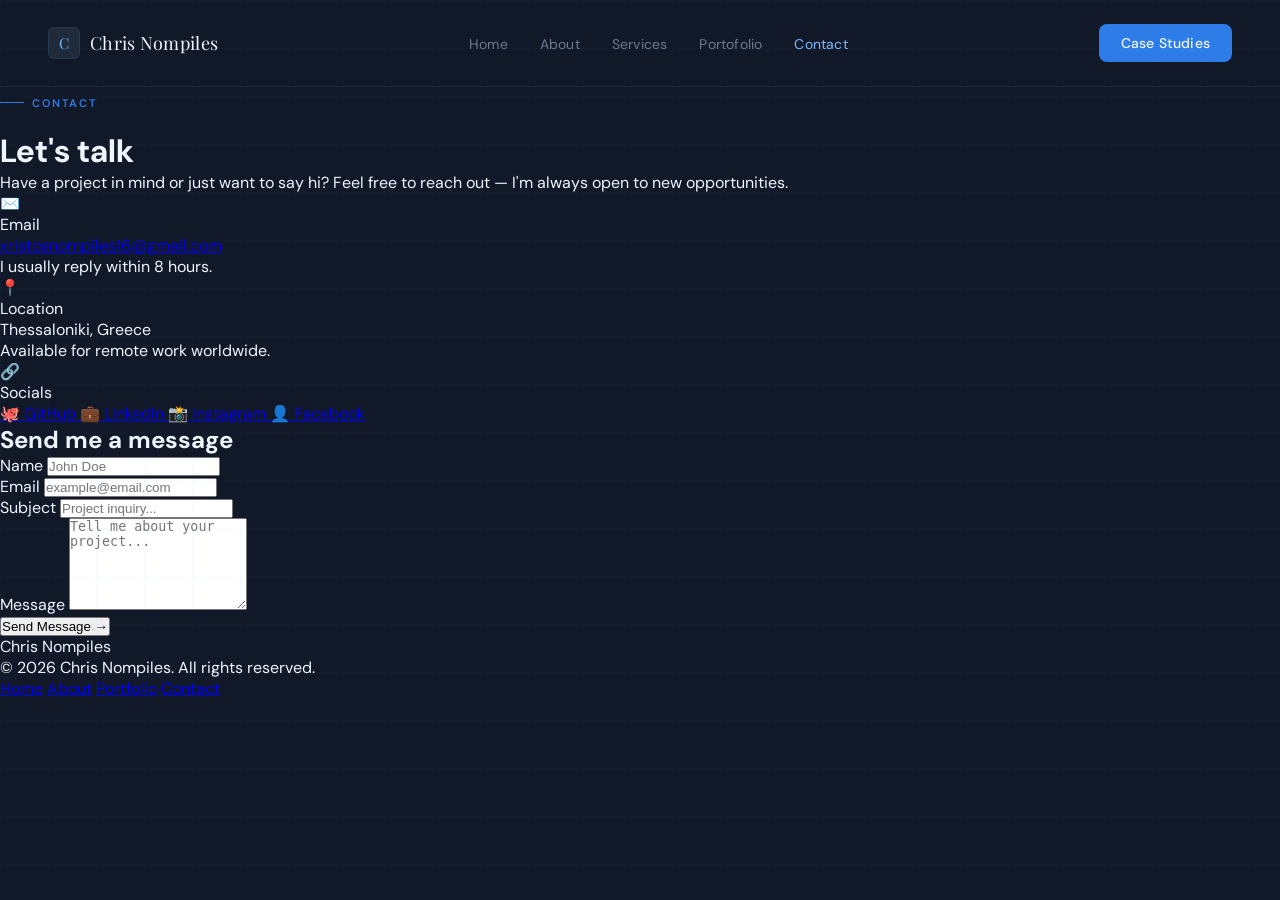
==== contact.html @ 8209339e "add contact page with nav, hero, cards, form and footer" ====
<!DOCTYPE html>
<html lang="en">
<head>
    <meta charset="UTF-8">
    <meta name="viewport" content="width=device-width, initial-scale=1.0">
    <title>Contact — Chris Nompiles</title>
    <link href="https://fonts.googleapis.com/css2?family=DM+Sans:wght@300;400;500;600&family=Playfair+Display:wght@700&display=swap" rel="stylesheet">
    <link rel="stylesheet" href="style.css">
    <link rel="stylesheet" href="contact.css">
</head>

<body>
    <!-- Navbar -->

    <nav>
        <div class="nav-logo">
            <div class="logo-mark">C</div>
            <span class="logo-text">Chris Nompiles</span>
        </div>
        <ul class="nav-links">
            <li><a href="index.html">Home</a></li>
            <li><a href="index.html#about">About</a></li>
            <li><a href="index.html#services">Services</a></li>
            <li><a href="index.html#portofolio">Portofolio</a></li>
            <li><a href="contact.html" class="active">Contact</a></li>
        </ul>
        <button class="nav-cta">Case Studies</button>
    </nav>

    <!-- Hero -->
    
    <div class="contact-hero">
        <div class="section-label">Contact</div>
        <h1>Let's <span>talk</span></h1>
        <p>Have a project in mind or just want to say hi? Feel free to reach out — I'm always open to new opportunities.</p>
    </div>

    <!-- Info Cards -->

    <div class="info-card">
        <div class="info-icon">✉️</div>
        <div class="info-label">Email</div>
        <a href="mailto:xristosnompiles16@gmail.com" class="info-value">xristosnompiles16@gmail.com</a>
        <div class="info-sub">I usually reply within 8 hours.</div>
    </div>
    
    <div class="info-card">
        <div class="info-icon">📍</div>
        <div class="info-label">Location</div>
        <div class="info-value" style="cursor: default;">Thessaloniki, Greece</div>
        <div class="info-sub">Available for remote work worldwide.</div>
    </div>

    <div class="info-card">
            <div class="info-icon">🔗</div>
            <div class="info-label">Socials</div>
            <div class="socials-row">
                <a href="https://github.com/CNompiles" target="_blank" class="social-btn github">
                    <span class="social-icon">🐙</span>
                    <span class="social-label">GitHub</span>
                </a>
                <a href="https://www.linkedin.com/in/chris-nompiles/" target="_blank" class="social-btn linkedin">
                    <span class="social-icon">💼</span>
                    <span class="social-label">LinkedIn</span>
                </a>
                <a href="https://instagram.com/xristos_n21" target="_blank" class="social-btn instagram">
                    <span class="social-icon">📸</span>
                    <span class="social-label">Instagram</span>
                </a>
                <a href="https://www.facebook.com/profile.php?id=100079959027484" target="_blank" class="social-btn facebook">
                    <span class="social-icon">👤</span>
                    <span class="social-label">Facebook</span>
                </a>
            </div>
        </div>
    </div>

    <!-- Form -->
    
    <div class="contact-form-section">
        <h2>Send me a <span>message</span></h2>
        <form class="contact-form" action="https://formspree.io/f/xristosnompiles16@gmail.com" method="POST">
            <div class="form-row">
                <div class="form-group">
                    <label>Name</label>
                    <input type="text" name="name" placeholder="John Doe" required>
                </div>
                <div class="form-group">
                    <label>Email</label>
                    <input type="email" name="email" placeholder="example@email.com" required>
                </div>
            </div>
            <div class="form-group">
                <label>Subject</label>
                <input type="text" name="subject" placeholder="Project inquiry...">
            </div>
            <div class="form-group">
                <label>Message</label>
                <textarea name="message" rows="6" placeholder="Tell me about your project..." required></textarea>
            </div>
            <button type="submit" class="btn-submit">Send Message →</button>
        </form>
    </div>

    <!-- Footer -->

    <footer>
        <div class="footer-logo">Chris <span>Nompiles</span></div>
        <div class="footer-copy">© 2026 Chris Nompiles. All rights reserved.</div>
        <div class="footer-links">
            <a href="index.html">Home</a>
            <a href="index.html#about">About</a>
            <a href="index.html#portofolio">Portfolio</a>
            <a href="contact.html">Contact</a>
        </div>
    </footer>

    <!-- script js -->
    <script src="tawk.js"></script>
</body>
</html>
---- style.css ----
/* css variables */

:root {
    --bg-primary: #111827;
    --bg-secondary: #1F2A3A;
    --bg-card: #162032;
    --accent: #2E7CE8;
    --accent-light: #7CB9FF;
    --text-primary: #F0F6FF;
    --text-muted: #6B7A90;
    --text-mid: #A8BCCF;
}

/* reset and base */

*, *::before, *::after {
    margin: 0;
    padding: 0;
    box-sizing: border-box;
}

/* body */

body {
    background: var(--bg-primary);
    color: var(--text-primary);
    font-family: 'DM Sans', sans-serif;
    min-height: 100vh;
    overflow-x: hidden;
}

/*  Subtle grid background */

body::before {
    content: "";
    position: fixed;
    inset: 0;
    background-image: 
        linear-gradient(to right, rgba(46, 124, 232, 0.04) 1px, transparent 1px),
        linear-gradient(to bottom, rgba(46, 124, 232, 0.04) 1px, transparent 1px);
    background-size: 48px 48px;
    pointer-events: none;
    z-index: 0;
}

/* nav */

nav {
    position: relative;
    z-index: 10;
    display: flex;
    align-items: center;
    justify-content: space-between;
    padding: 24px 48px;
    border-bottom: 0.5px solid rgba(124, 185, 255, 0.1);
}

.nav-logo {
    display: flex;
    align-items: center;
    gap: 10px;
}

.logo-mark {
    width: 32px;
    height: 32px;
    background: var(--bg-secondary);
    border: 0.5px solid rgba(124, 185, 255, 0.1);
    border-radius: 6px;
    display: flex;
    align-items: center;
    justify-content: center;
    font-family: 'Playfair Display', serif;
    font-size: 15px;
    color: var(--accent-light);
}

.logo-text {
    font-family: 'Playfair Display', serif;
    font-size: 18px;
    color: var(--text-primary);
    letter-spacing: 0.3px;
}

.nav-links {
    display: flex;
    align-items: center;
    gap: 32px;
    list-style: none;
}

.nav-links a {
    text-decoration: none;
    font-size: 14px;
    color: var(--text-muted);
    transition: color 0.2;
    letter-spacing: 0.2px;
}

.nav-links a.active {color: var(--accent-light);}
.nav-links a:hover {color: var(--text-mid);}

.nav-cta {
    background: var(--accent);
    color: var(--text-primary);
    border: none;
    padding: 10px 22px;
    border-radius: 8px;
    font-family: 'DM Sans', sans-serif;
    font-size: 14px;
    font-weight: 500;
    cursor: pointer;
    transition: background 0.2s, transform 0.15s;
    letter-spacing: 0.2px;
}

.nav-cta:hover {
    background: #3E8CF5;
    transform: translateY(-1px);
}

/* hero */

.hero {
    position: relative;
    z-index: 1;
    display: grid;
    grid-template-columns: 1fr 1fr;
    align-items: center;
    min-height: calc(100vh - 80px);
    padding: 0 48px;
    gap: 40px;
}

 /* Glow blob behind avatar */

.hero::after {
    content: "";
    position: absolute;
    right: 10%;
    top: 50%;
    transform: translateY(-50%);
    width: 420px;
    height: 420px;
    background: radial-gradient(circle, rgba(46, 124, 232, 0.14) 0%, transparent 70%);
    pointer-events: none;
    border-radius: 50%;
}

.hero-left {
    padding: 60px 0;
}

/* hero tag */

.hero-tag {
    display: inline-flex;
    align-items: center;
    gap: 8px;
    padding: 6px 14px;
    background: rgba(46, 124, 232, 0.12);
    border: 0.5px solid rgba(124, 185, 255, 0.25);
    border-radius: 20px;
    font-size: 12px;
    color: var(--accent-light);
    letter-spacing: 0.3px;
    margin-bottom: 28px;
    animation: fadeUp 0.6s ease both;
}

.hero-tag::before {
    content: "";
    width: 6px;
    height: 6px;
    border-radius: 50%;
    background: var(--accent-light);
    box-shadow: 0 0 6px var(--accent-light);
    animation: pulse 1.5s ease infinite;
}

/* hero text */

.hero-greeting {
    font-size: 15px;
    color: var(--text-muted);
    margin-bottom: 8px;
    font-weight: 400;
    animation: fadeUp 0.6s 0.1s ease both;
}

.hero-name {
    font-family: 'Playfair Display', serif;
    font-size: clamp(42px, 5vw, 68px);
    font-weight: 700;
    line-height: 1.1;
    color: var(--text-primary);
    letter-spacing: -1px;
    margin-bottom: 18px;
    animation: fadeUp 0.6s 0.2s ease both;
}

.hero-name span {
    color: var(--accent-light);
}

.hero-role {
    display: flex;
    align-items: center;
    gap: 10px;
    font-size: 13px;
    font-weight: 600;
    letter-spacing: 1.5px;
    text-transform: uppercase;
    color: var(--accent);
    margin-bottom: 20px;
    animation: fadeUp 0.6s 0.3s ease both;
}

.role-divider {
    width: 1px;
    height: 14px;
    background: var(--accent);
    opacity: 0.5;
}

.hero-desc {
    font-size: 15px;
    line-height: 1.7;
    color: var(--text-mid);
    max-width: 400px;
    margin-bottom: 36px;
    animation: fadeUp 0.6s 0.35s ease both;
}

/* Buttons */

.hero-buttons {
    display: flex;
    align-items: center;
    gap: 16px;
    animation: fadeUp 0.6s 0.45s ease both;
}

.btn-primary {
    background: var(--accent);
    color: var(--text-primary);
    border: none;
    padding: 13px 28px;
    border-radius: 8px;
    font-family: 'DM Sans', sans-serif;
    font-size: 14px;
    font-weight: 500;
    cursor: pointer;
    transition: background 0.2s, transform 0.15s;
    letter-spacing: 0.2px;
}

.btn-primary:hover {
    background: #3E8CF5;
    transform: translateY(-1px);
}

.btn-secondary {
    background: transparent;
    color: var(--text-mid);
    border: 0.5px solid rgba(124, 185, 255, 0.2);
    padding: 13px 24px;
    border-radius: 8px;
    font-family: 'DM Sans', sans-serif;
    font-size: 14px;
    font-weight: 400;
    cursor: pointer;
    transition: background 0.2s, color 0.2s;
}

.btn-ghost {
    background: transparent;
    color: var(--text-mid);
    border: 0.5px solid rgba(124,185,255,0.2);
    padding: 13px 24px;
    border-radius: 8px;
    font-family: 'DM Sans', sans-serif;
    font-size: 14px;
    font-weight: 400;
    cursor: pointer;
    transition: border-color 0.2s, color 0.2s;
}


.btn-ghost:hover {
    background: rgba(124, 185, 255, 0.5);
    color: var(--text-primary);
}

/* stats */

.hero-stats {
    display: flex;
    gap: 28px;
    margin-top: 44px;
    padding-top: 28px;
    border-top: 0.5px solid rgba(124, 185, 255, 0.1);
    animation: fadeUp 0.6s 0.55s ease both;
}

.stat-item {
    display: flex;
    flex-direction: column;
    gap: 3px;
}

.stat-num {
    font-family: 'Playfair Display', serif;
    font-size: 26px;
    font-weight: 700;
    color: var(--text-primary);
}

.stat-label {
    font-size: 11px;
    color: var(--text-muted);
    letter-spacing: 0.5px;
}

/* Avatar card */

.hero-right {
    display: flex;
    justify-content: center;
    align-items: center;
    position: relative;
    z-index: 2;
    animation: fadeUp 0.7s 0.2s ease both;
}

.avatar-frame {
    position: relative;
    width: 340px;
    height: 380px;
}

.avatar-bg {
    position: absolute;
    inset: 0;
    background: var(--bg-card);
    border: 0.5px solid rgba(124, 185, 255, 0.15);
    border-radius: 20px;
}

.avatar-bg::before {
    content: '';
    position: absolute;
    top: -1px;
    left: 24px;
    right: 24px;
    height: 2px;
    background: linear-gradient(90deg, transparent, var(--accent), transparent);
    border-radius: 2px;
}

.avatar-placeholder {
    position: absolute;
    inset: 0;
    display: flex;
    flex-direction: column;
    align-items: center;
    justify-content: center;
    gap: 16px;
}

.avatar-circle {
    width: 120px;
    height: 120px;
    border-radius: 50%;
    background: linear-gradient(135deg, var(--bg-secondary), #253550);
    border: 2px solid rgba(124, 185, 255, 0.2);
    display: flex;
    align-items: center;
    justify-content: center;
    font-family: 'Playfair Display', serif;
    font-size: 36px;
    font-weight: 700;
    color: var(--accent-light);
}

.avatar-img {
    width: 200px;
    height: 260px;
    object-fit: cover;
    border-radius: 12px;
}

.avatar-label {
    font-size: 13px;
    color: var(--text-muted);
    font-style: italic;
}

/* Floating badges */

.badge-float {
    position: absolute;
    bottom: -16px;
    left: -20px;
    background: var(--bg-secondary);
    border: 0.5px solid rgba(124, 185, 255, 0.2);
    border-radius: 10px;
    padding: 10px 14px;
    display: flex;
    align-items: center;
    gap: 8px;
    box-shadow: 0 8px 24px rgba(0, 0, 0, 0.3);
}

.badge-icon {
    width: 30px;
    height: 30px;
    background: rgba(46, 124, 232, 0.15);
    border-radius: 6px;
    display: flex;
    align-items: center;
    justify-content: center;
    font-size: 14px;
}

.badge-text {
    display: flex;
    flex-direction: column;
    gap: 1px;
}

.badge-title {
    font-size: 12px;
    font-weight: 500;
    color: var(--text-primary);
}

.badge-sub {
    font-size: 10px;
    color: var(--text-muted);
}

.badge-float2 {
    position: absolute;
    top: 20px;
    right: -24px;
    background: var(--bg-secondary);
    border: 0.5px solid rgba(124, 185, 255, 0.2);
    border-radius: 10px;
    padding: 8px 12px;
    display: flex;
    align-items: center;
    gap: 6px;
    box-shadow: 0 8px 24px rgba(0, 0, 0, 0.3);
}

.dot-green {
    width: 7px;
    height: 7px;
    border-radius: 50%;
    background: #4ade80;
    box-shadow: 0 0 6px #4ade80;
}

.available-text {
    font-size: 11px;
    color: var(--text-mid);
}

/* Animations */

@keyframes fadeUp {
    from {
        opacity: 0;
        transform: translateY(16px);
}
    to {
        opacity: 1;
        transform: translateY(0);
    }
}

@keyframes pulse {
    0%, 100% { opacity: 1; }
    50%       { opacity: 0.4; }
}

/* About Section */

.about {
    position: relative;
    z-index: 1;
    padding: 100px 48px;
    display: grid;
    grid-template-columns: 1fr 1fr;
    gap: 80px;
    align-items: start;
    border-top: 0.5px solid rgba(124, 185, 255, 0.08);
}

.section-label {
    display: inline-flex;
    align-items: center;
    gap: 8px;
    font-size: 11px;
    font-weight: 600;
    letter-spacing: 2px;
    text-transform: uppercase;
    color: var(--accent);
    margin-bottom: 20px;
}

.section-label::before {
    content: "";
    width: 24px;
    height: 1px;
    background: var(--accent);
}

.about-left h2 {
    font-family: 'Playfair Display', serif;
    font-size: clamp(32px, 4vw, 48px);
    line-height: 1.15;
    letter-spacing: -0.5px;
    margin-bottom: 24px;
    color: var(--text-primary);
}

.about-left h2 span {
    color: var(--accent-light);
}

.about-left p {
    font-size: 15px;
    line-height: 1.8;
    color: var(--text-mid);
    margin-bottom: 16px;
    max-width: 460px;
}

.about-tags {
    display: flex;
    flex-wrap: wrap;
    gap: 8px;
    margin-top: 28px;
}

.tag {
    padding: 5px 12px;
    background: rgba(46, 124, 232, 0.1);
    border: 0.5px solid rgba(124, 185, 255, 0.2);
    border-radius: 20px;
    font-size: 12px;
    color: var(--accent-light);
    letter-spacing: 0.3px;
}

.skills-title {
    font-size: 13px;
    font-weight: 600;
    color: var(--text-primary);
    letter-spacing: 0.5px;
    margin-bottom: 20px;
    text-transform: uppercase;
}

.skill-group {
    margin-bottom: 28px;
}

.skill-group-label {
    font-size: 11px;
    color: var(--text-muted);
    letter-spacing: 1px;
    text-transform: uppercase;
    margin-bottom: 10px;
}

.skill-chips {
    display: flex;
    flex-wrap: wrap;
    gap: 8px;
}

.skill-chip {
    display: flex;
    align-items: center;
    gap: 6px;
    padding: 7px 13px;
    background: var(--bg-card);
    border: 0.5px solid rgba(124, 185, 255, 0.12);
    border-radius: 8px;
    font-size: 13px;
    color: var(--text-mid);
    font-weight: 500;
    transition: border-color 0.2s, color 0.2s;
}

.skill-chip:hover {
    border-color: rgba(124, 185, 255, 0.35);
    color: var(--text-primary);
}

.skill-dot {
    width: 5px;
    height: 5px;
    border-radius: 50%;
    background: var(--accent-light);
    opacity: 0.6;
}

/* Education card */

.edu-card {
    margin-top: 32px;
    padding: 18px 20px;
    background: var(--bg-card);
    border: 0.5px solid rgba(124, 185, 255, 0.15);
    border-radius: 12px;
    display: flex;
    gap: 16px;
    align-items: flex-start;
}

.edu-icon {
    width: 38px;
    height: 38px;
    background: rgba(46, 124, 232, 0.12);
    border-radius: 8px;
    display: flex;
    align-items: center;
    justify-content: center;
    font-size: 16px;
    flex-shrink: 0;
}

.edu-title {
    font-size: 14px;
    font-weight: 500;
    color: var(--text-primary);
    margin-bottom: 3px;
}

.edu-sub {
    font-size: 12px;
    color: var(--text-muted);
}

/* Portfolio Section */

.portofolio {
    position: relative;
    z-index: 1;
    padding: 100px 48px;
    border-top: 0.5px solid rgba(124, 185, 255, 0.08);
}

.portofolio-header {
    display: flex;
    align-items: flex-end;
    justify-content: space-between;
    margin-bottom: 48px;
}

.portofolio-header h2 {
    font-family: 'Playfair Display', serif;
    font-size: clamp(32px, 4vw, 48px);
    letter-spacing: -0.5px;
    line-height: 1.1;
}

.portofolio-header h2 span {
    color: var(--accent-light);
}

.portofolio-grid {
    display: grid;
    grid-template-columns: repeat(3, 1fr);
    gap: 20px;
}

/* Project Cards */

.project-card {
    background: var(--bg-card);
    border: 0.5px solid rgba(124, 185, 255, 0.12);
    border-radius: 16px;
    overflow: hidden;
    transition: transform 0.2s, box-shadow 0.2s;
    cursor: pointer;
}

.project-card:hover {
    border-color: rgba(124, 185, 255, 0.35);
    transform: translateY(-3px);
}

.project-thumb {
    height: 160px;
    position: relative;
    display: flex;
    align-items: center;
    justify-content: center;
}

.project-thumb.c1 { background: linear-gradient(135deg, #1a2a4a, #1e3a6a);}
.project-thumb.c2 { background: linear-gradient(135deg, #1a2a3a, #2a1a4a);}
.project-thumb.c3 { background: linear-gradient(135deg, #1a3a2a, #1a4a3a);}
.project-thumb.c4 { background: linear-gradient(135deg, #3a1a4a, #4a2a1a);}
.project-thumb.c5 { background: linear-gradient(135deg, #ac2c2c, #2e5eb0);}

.thumb-icon {
    font-size: 40px;
    opacity: 0.4;
}

.project-thumb-overlay {
    position: absolute;
    inset: 0;
    background: linear-gradient(to top, var(--bg-card), transparent);
}

.project-info {
    padding: 18px 20px;
}

.project-tags  {
    display: flex;
    gap: 6px;
    flex-wrap: wrap;
    margin-bottom: 10px;
}

.project-tag {
    font-size: 10px;
    padding: 2px 8px;
    background: rgba(46, 124, 232, 0.1);
    border: 0.5px solid rgba(124, 185, 255, 0.2);
    border-radius: 20px;
    color: var(--accent-light);
    letter-spacing: 0.3px;
}

.project-title {
    font-size: 16px;
    font-weight: 600;
    color: var(--text-primary);
    margin-bottom: 6px;
    letter-spacing: -0.2px;
}

.project-desc {
    font-size: 13px;
    color: var(--text-muted);
    line-height: 1.6;
    margin-bottom: 14px;
}

.project-links {
    display: flex;
    gap: 10px;
}

.project-link {
    font-size: 12px;
    color: var(--accent-light);
    text-decoration: none;
    font-weight: 500;
    display: flex;
    align-items: center;
    gap: 4px;
    transition: color 0.2s;
}

.project-link:hover {
    opacity: 0.7;
}

.project-link.secondary {
    color: var(--text-muted);
}

/* Services Section */

.services {
    position: relative;
    z-index: 1;
    padding: 100px 48px;
    border-top: 0.5px solid rgba(124, 185, 255, 0.08);
}

.services-header {
    margin-bottom: 60px;
}

.services-header h2 {
    font-family: 'Playfair Display', serif;
    font-size: clamp(32px, 4vw, 48px);
    line-height: 1.15;
    letter-spacing: -0.5px;
    color: var(--text-primary);
}

.services-header h2 span {
    color: var(--accent-light);
}

.services-header p {
    font-size: 15px;
    color: var(--text-mid);
    margin-top: 12px;
    max-width: 500px;
    line-height: 1.7;
}

.services-grid {
    display: grid;
    grid-template-columns: repeat(3, 1fr);
    gap: 24px;
}

.services-card {
    background: var(--bg-card);
    border: 0.5px solid rgba(124, 185, 255, 0.12);
    border-radius: 20px;
    padding: 36px 32px;
    position: relative;
    overflow: hidden;
    transition: transform 0.2s, box-shadow 0.2s;
}

.services-card::before {
    content: "";
    position: absolute;
    top: -1px;
    left: 24px;
    right: 24px;
    height: 2px;
    background: linear-gradient(90deg, transparent, var(--accent), transparent);
    border-radius: 2px;
    opacity: 0;
    transition: opacity 0.2s;
}

.services-card:hover {
    border-color: rgba(124, 185, 255, 0.3);
    transform: translateY(-4px);
}

.services-card:hover::before {
    opacity: 1;
}

.services-icon {
    width: 52px;
    height: 52px;
    background: rgba(46, 124, 232, 0.12);
    border: 0.5px solid rgba(124, 185, 255, 0.2);
    border-radius: 14px;
    display: flex;
    align-items: center;
    justify-content: center;
    font-size: 22px;
    margin-bottom: 24px;
}

.services-title {
    font-family: 'Playfair Display', serif;
    font-size: 22px;
    font-weight: 700;
    color: var(--text-primary);
    margin-bottom: 12px;
    letter-spacing: -0.3px;
}

.services-desc {
    font-size: 14px;
    line-height: 1.75;
    color: var(--text-mid);
    margin-bottom: 28px;
}

.services-tags {
    display: flex;
    flex-wrap: wrap;
    gap: 6px;
    margin-bottom: 32px;
}

.services-tag {
    font-size: 11px;
    padding: 3px 10px;
    background: rgba(46, 124, 232, 0.08);
    border: 0.5px solid rgba(124, 185, 255, 0.15);
    border-radius: 20px;
    color: var(--accent-light);
    letter-spacing: 0.3px;
}

.services-btn {
        display: inline-flex;
        align-items: center;
        gap: 6px;
        font-size: 13px;
        font-weight: 500;
        color: var(--accent-light);
        text-decoration: none;
        border: 0.5px solid rgba(124, 185, 255, 0.2);
        padding: 9px 18px;
        border-radius: 8px;
        background: transparent;
        cursor: pointer;
        font-family: 'DM Sans', sans-serif;
        transition: background 0.2s, color 0.2s;
}

.services-btn:hover {
    background: rgba(124, 185, 255, 0.1);
    border-color: rgba(124, 185, 255, 0.4);
}
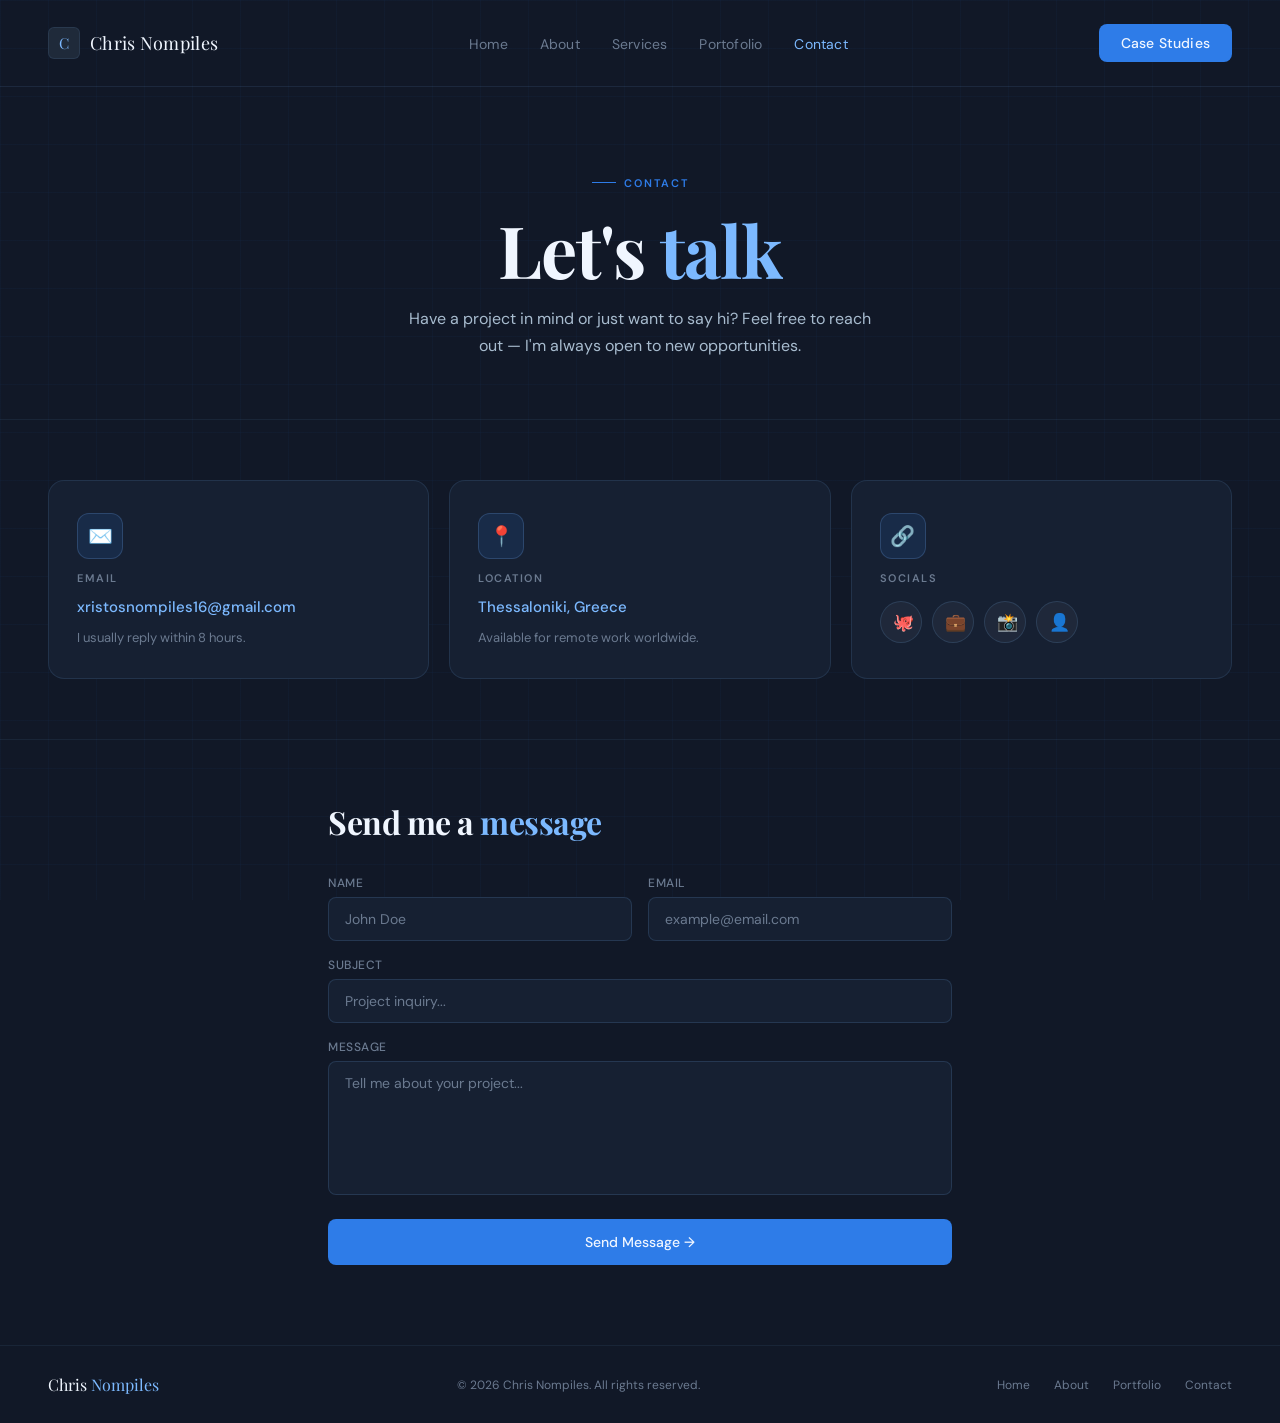
==== commit 4c367db6: "fix and correction some syntax errors" ====
--- a/contact.html
+++ b/contact.html
@@ -37,21 +37,24 @@
 
     <!-- Info Cards -->
 
-    <div class="info-card">
-        <div class="info-icon">✉️</div>
-        <div class="info-label">Email</div>
-        <a href="mailto:xristosnompiles16@gmail.com" class="info-value">xristosnompiles16@gmail.com</a>
-        <div class="info-sub">I usually reply within 8 hours.</div>
-    </div>
-    
-    <div class="info-card">
-        <div class="info-icon">📍</div>
-        <div class="info-label">Location</div>
-        <div class="info-value" style="cursor: default;">Thessaloniki, Greece</div>
-        <div class="info-sub">Available for remote work worldwide.</div>
-    </div>
+    <div class="contact-info">
 
-    <div class="info-card">
+        
+        <div class="info-card">
+            <div class="info-icon">✉️</div>
+            <div class="info-label">Email</div>
+            <a href="mailto:xristosnompiles16@gmail.com" class="info-value">xristosnompiles16@gmail.com</a>
+            <div class="info-sub">I usually reply within 8 hours.</div>
+        </div>
+        
+        <div class="info-card">
+            <div class="info-icon">📍</div>
+            <div class="info-label">Location</div>
+            <div class="info-value" style="cursor: default;">Thessaloniki, Greece</div>
+            <div class="info-sub">Available for remote work worldwide.</div>
+        </div>
+        
+        <div class="info-card">
             <div class="info-icon">🔗</div>
             <div class="info-label">Socials</div>
             <div class="socials-row">
@@ -74,7 +77,7 @@
             </div>
         </div>
     </div>
-
+    
     <!-- Form -->
     
     <div class="contact-form-section">
--- a/contact.css
+++ b/contact.css
@@ -0,0 +1,278 @@
+/* CONTACT PAGE */
+
+.contact-hero {
+    position: relative;
+    z-index: 1;
+    text-align: center;
+    padding: 80px 48px 60px;
+    border-bottom: 0.5px solid rgba(124, 185, 255, 0.08);
+}
+
+.contact-hero h1 {
+    font-family: 'Playfair Display', serif;
+    font-size: clamp(40px, 6vw, 72px);
+    letter-spacing: -1px;
+    line-height: 1.1;
+    margin-bottom: 16px;
+}
+
+.contact-hero h1 span {
+    color: var(--accent-light);
+}
+
+.contact-hero p {
+    font-size: 16px;
+    color: var(--text-mid);
+    max-width: 480px;
+    margin: 0 auto;
+    line-height: 1.7;
+}
+
+/* Info Cards */
+
+.contact-info {
+    position: relative;
+    z-index: 1;
+    display: grid;
+    grid-template-columns: repeat(3, 1fr);
+    gap: 20px;
+    padding: 60px 48px;
+    border-bottom: 0.5px solid rgba(124, 185, 255, 0.08);
+}
+
+.info-card {
+    background: var(--bg-card);
+    border: 0.5px solid rgba(124, 185, 255, 0.12);
+    border-radius: 16px;
+    padding: 32px 28px;
+    display: flex;
+    flex-direction: column;
+    gap: 12px;
+    transition: border-color 0.2s, transform 0.2s;
+}
+
+.info-card:hover {
+    border-color: rgba(124, 185, 255, 0.3);
+    transform: translateY(-3px);
+}
+
+.info-icon {
+    width: 46px;
+    height: 46px;
+    background: rgba(46, 124, 232, 0.12);
+    border: 0.5px solid rgba(124, 185, 255, 0.2);
+    border-radius: 12px;
+    display: flex;
+    align-items: center;
+    justify-content: center;
+    font-size: 20px;
+}
+
+.info-label {
+    font-size: 11px;
+    font-weight: 600;
+    letter-spacing: 1.5px;
+    text-transform: uppercase;
+    color: var(--text-muted);
+}
+
+.info-value {
+    font-size: 15px;
+    color: var(--accent-light);
+    font-weight: 500;
+    text-decoration: none;
+}
+
+.info-value:hover {
+    text-decoration: underline;
+}
+
+.info-sub {
+    font-size: 13px;
+    color: var(--text-muted);
+}
+
+/* Social buttons — expand on hover */
+
+.socials-row {
+    display: flex;
+    gap: 10px;
+    flex-wrap: wrap;
+    margin-top: 4px;
+}
+
+.social-btn {
+    position: relative;
+    display: flex;
+    align-items: center;
+    justify-content: flex-start;
+    height: 42px;
+    width: 42px;
+    padding: 0 12px;
+    border-radius: 50px;
+    text-decoration: none;
+    background: rgba(255, 255, 255, 0.04);
+    border: 0.5px solid rgba(124, 185, 255, 0.15);
+    color: var(--text-mid);
+    overflow: hidden;
+    transition: all 0.4s cubic-bezier(0.175, 0.885, 0.32, 1.275);
+    white-space: nowrap;
+}
+
+.social-btn:hover { width: 130px; color: #fff; }
+.social-btn.github:hover   { background: #24292e; border-color: #555; }
+.social-btn.linkedin:hover { background: #0077b5; border-color: #0077b5; }
+.social-btn.instagram:hover { background: linear-gradient(45deg, #f09433, #e6683c, #dc2743, #cc2366, #bc1888); border-color: #e6683c; }
+.social-btn.facebook:hover { background: #1877f2; border-color: #1877f2; }
+
+.social-icon {
+    font-size: 17px;
+    flex-shrink: 0;
+}
+
+.social-label {
+    font-size: 12px;
+    font-weight: 500;
+    margin-left: 8px;
+    opacity: 0;
+    transition: opacity 0.2s 0.1s;
+    white-space: nowrap;
+}
+
+.social-btn:hover .social-label {
+    opacity: 1;
+}
+
+/* Form */
+
+.contact-form-section {
+    position: relative;
+    z-index: 1;
+    padding: 60px 48px 80px;
+    max-width: 720px;
+    margin: 0 auto;
+}
+
+.contact-form-section h2 {
+    font-family: 'Playfair Display', serif;
+    font-size: 32px;
+    margin-bottom: 32px;
+    letter-spacing: -0.5px;
+}
+
+.contact-form-section h2 span {
+    color: var(--accent-light);
+}
+
+.contact-form {
+    display: flex;
+    flex-direction: column;
+    gap: 16px;
+}
+
+.form-row {
+    display: grid;
+    grid-template-columns: 1fr 1fr;
+    gap: 16px;
+}
+
+.form-group {
+    display: flex;
+    flex-direction: column;
+    gap: 6px;
+}
+
+.form-group label {
+    font-size: 12px;
+    font-weight: 500;
+    color: var(--text-muted);
+    letter-spacing: 0.5px;
+    text-transform: uppercase;
+}
+
+.form-group input,
+.form-group textarea {
+    background: var(--bg-card);
+    border: 0.5px solid rgba(124, 185, 255, 0.15);
+    border-radius: 8px;
+    padding: 12px 16px;
+    font-family: 'DM Sans', sans-serif;
+    font-size: 14px;
+    color: var(--text-primary);
+    outline: none;
+    transition: border-color 0.2s;
+    resize: none;
+}
+
+.form-group input::placeholder,
+.form-group textarea::placeholder {
+    color: var(--text-muted);
+}
+
+.form-group input:focus,
+.form-group textarea:focus {
+    border-color: rgba(124, 185, 255, 0.4);
+}
+
+.btn-submit {
+    background: var(--accent);
+    color: var(--text-primary);
+    border: none;
+    padding: 14px 28px;
+    border-radius: 8px;
+    font-family: 'DM Sans', sans-serif;
+    font-size: 14px;
+    font-weight: 500;
+    cursor: pointer;
+    transition: background 0.2s, transform 0.15s;
+    width: 100%;
+    margin-top: 8px;
+}
+
+.btn-submit:hover {
+    background: #3E8CF5;
+    transform: translateY(-1px);
+}
+
+/* Footer */
+
+footer {
+    position: relative;
+    z-index: 1;
+    padding: 28px 48px;
+    border-top: 0.5px solid rgba(124, 185, 255, 0.08);
+    display: flex;
+    align-items: center;
+    justify-content: space-between;
+}
+
+.footer-logo {
+    font-family: 'Playfair Display', serif;
+    font-size: 16px;
+    color: var(--text-primary);
+}
+
+.footer-logo span {
+    color: var(--accent-light);
+}
+
+.footer-copy {
+    font-size: 12px;
+    color: var(--text-muted);
+}
+
+.footer-links {
+    display: flex;
+    gap: 24px;
+}
+
+.footer-links a {
+    font-size: 12px;
+    color: var(--text-muted);
+    text-decoration: none;
+    transition: color 0.2s;
+}
+
+.footer-links a:hover {
+    color: var(--text-primary);
+}
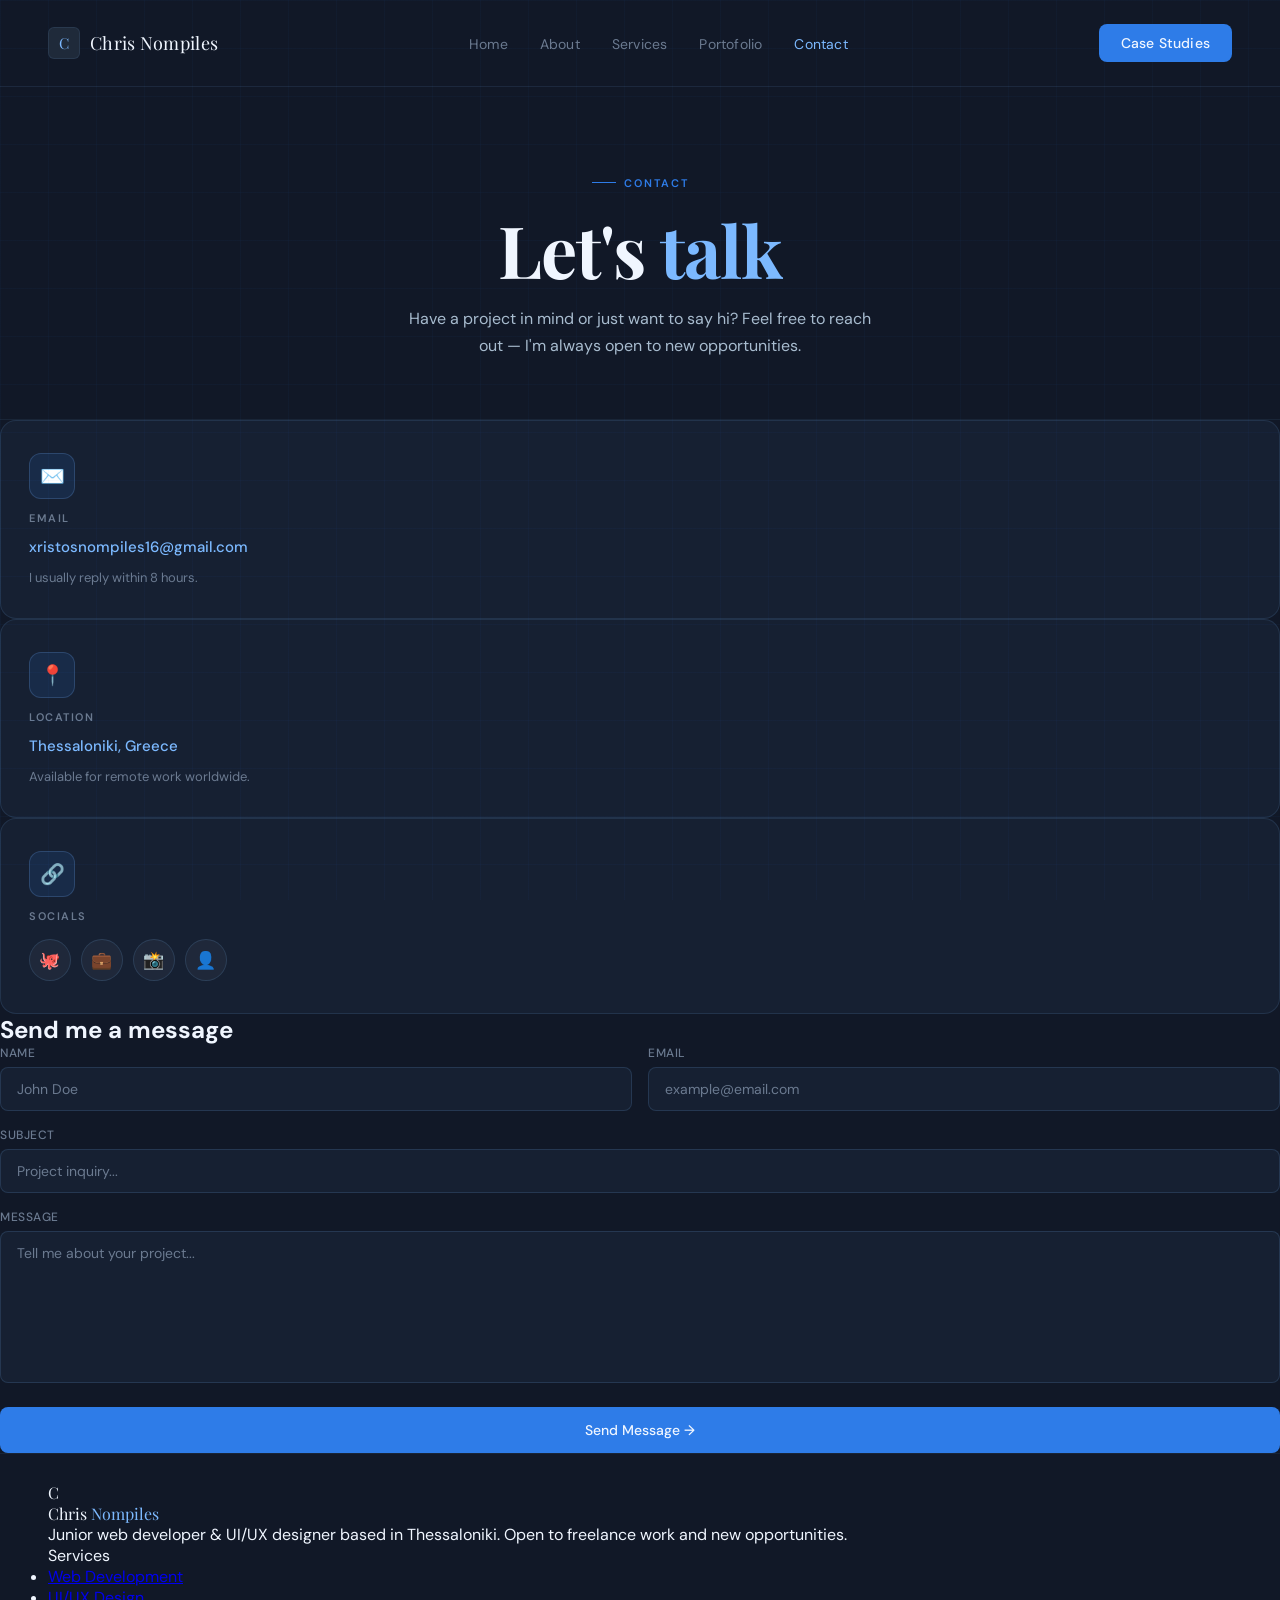
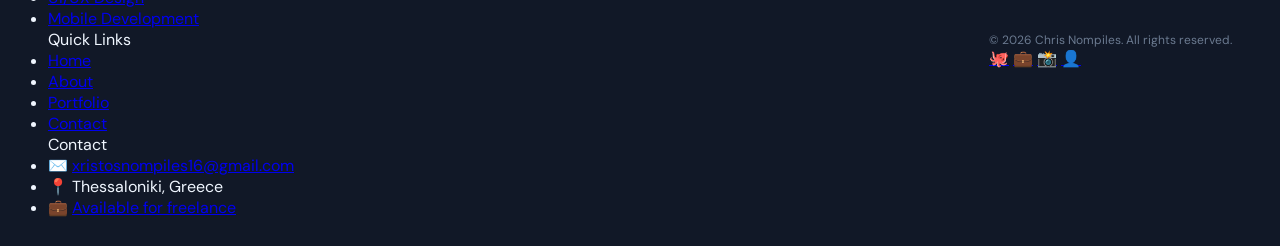
==== commit 4e14f5bd: "edit footer with diffrent column and sides" ====
--- a/contact.html
+++ b/contact.html
@@ -35,90 +35,154 @@
         <p>Have a project in mind or just want to say hi? Feel free to reach out — I'm always open to new opportunities.</p>
     </div>
 
-    <!-- Info Cards -->
+    <!-- Main: left info + right form -->
+    
+    <div class="contact-main">
 
-    <div class="contact-info">
+        <!-- Left -->
+        <div class="contact-left">
 
-        
-        <div class="info-card">
-            <div class="info-icon">✉️</div>
-            <div class="info-label">Email</div>
-            <a href="mailto:xristosnompiles16@gmail.com" class="info-value">xristosnompiles16@gmail.com</a>
-            <div class="info-sub">I usually reply within 8 hours.</div>
-        </div>
-        
-        <div class="info-card">
-            <div class="info-icon">📍</div>
-            <div class="info-label">Location</div>
-            <div class="info-value" style="cursor: default;">Thessaloniki, Greece</div>
-            <div class="info-sub">Available for remote work worldwide.</div>
-        </div>
-        
-        <div class="info-card">
-            <div class="info-icon">🔗</div>
-            <div class="info-label">Socials</div>
-            <div class="socials-row">
-                <a href="https://github.com/CNompiles" target="_blank" class="social-btn github">
-                    <span class="social-icon">🐙</span>
-                    <span class="social-label">GitHub</span>
-                </a>
-                <a href="https://www.linkedin.com/in/chris-nompiles/" target="_blank" class="social-btn linkedin">
-                    <span class="social-icon">💼</span>
-                    <span class="social-label">LinkedIn</span>
-                </a>
-                <a href="https://instagram.com/xristos_n21" target="_blank" class="social-btn instagram">
-                    <span class="social-icon">📸</span>
-                    <span class="social-label">Instagram</span>
-                </a>
-                <a href="https://www.facebook.com/profile.php?id=100079959027484" target="_blank" class="social-btn facebook">
-                    <span class="social-icon">👤</span>
-                    <span class="social-label">Facebook</span>
-                </a>
+            <div class="info-card">
+                <div class="info-icon">✉️</div>
+                <div class="info-label">Email</div>
+                <a href="mailto:xristosnompiles16@gmail.com" class="info-value">xristosnompiles16@gmail.com</a>
+                <div class="info-sub">I usually reply within 8 hours.</div>
+            </div>
+
+            <div class="info-card">
+                <div class="info-icon">📍</div>
+                <div class="info-label">Location</div>
+                <div class="info-value" style="cursor: default;">Thessaloniki, Greece</div>
+                <div class="info-sub">Available for remote work worldwide.</div>
+            </div>
+
+            <div class="info-card">
+                <div class="info-icon">🔗</div>
+                <div class="info-label">Socials</div>
+                <div class="socials-row">
+                    <a href="https://github.com/CNompiles" target="_blank" class="social-btn github">
+                        <span class="social-icon">🐙</span>
+                        <span class="social-label">GitHub</span>
+                    </a>
+                    <a href="https://www.linkedin.com/in/chris-nompiles/" target="_blank" class="social-btn linkedin">
+                        <span class="social-icon">💼</span>
+                        <span class="social-label">LinkedIn</span>
+                    </a>
+                    <a href="https://instagram.com/xristos_n21" target="_blank" class="social-btn instagram">
+                        <span class="social-icon">📸</span>
+                        <span class="social-label">Instagram</span>
+                    </a>
+                    <a href="https://www.facebook.com/profile.php?id=100079959027484" target="_blank" class="social-btn facebook">
+                        <span class="social-icon">👤</span>
+                        <span class="social-label">Facebook</span>
+                    </a>
+                </div>
             </div>
         </div>
-    </div>
-    
-    <!-- Form -->
-    
-    <div class="contact-form-section">
-        <h2>Send me a <span>message</span></h2>
-        <form class="contact-form" action="https://formspree.io/f/xristosnompiles16@gmail.com" method="POST">
-            <div class="form-row">
-                <div class="form-group">
-                    <label>Name</label>
-                    <input type="text" name="name" placeholder="John Doe" required>
+
+        <!-- Right -->
+        <div class="contact-right">
+            <h2>Send me a <span>message</span></h2>
+            <form class="contact-form" action="https://formspree.io/f/xristosnompiles16@gmail.com" method="POST">
+                <div class="form-row">
+                    <div class="form-group">
+                        <label>Name</label>
+                        <input type="text" name="name" placeholder="John Doe" required>
+                    </div>
+                    <div class="form-group">
+                        <label>Email</label>
+                        <input type="email" name="email" placeholder="example@email.com" required>
+                    </div>
                 </div>
                 <div class="form-group">
-                    <label>Email</label>
-                    <input type="email" name="email" placeholder="example@email.com" required>
+                    <label>Subject</label>
+                    <input type="text" name="subject" placeholder="Project inquiry...">
                 </div>
-            </div>
-            <div class="form-group">
-                <label>Subject</label>
-                <input type="text" name="subject" placeholder="Project inquiry...">
-            </div>
-            <div class="form-group">
-                <label>Message</label>
-                <textarea name="message" rows="6" placeholder="Tell me about your project..." required></textarea>
-            </div>
-            <button type="submit" class="btn-submit">Send Message →</button>
-        </form>
+                <div class="form-group">
+                    <label>Message</label>
+                    <textarea name="message" rows="7" placeholder="Tell me about your project..." required></textarea>
+                </div>
+                <button type="submit" class="btn-submit">Send Message →</button>
+            </form>
+        </div>
     </div>
 
     <!-- Footer -->
+    
+    <footer class="site-footer">
+        <div class="footer-top">
 
-    <footer>
-        <div class="footer-logo">Chris <span>Nompiles</span></div>
-        <div class="footer-copy">© 2026 Chris Nompiles. All rights reserved.</div>
-        <div class="footer-links">
-            <a href="index.html">Home</a>
-            <a href="index.html#about">About</a>
-            <a href="index.html#portofolio">Portfolio</a>
-            <a href="contact.html">Contact</a>
+            <!-- Column 1: Brand -->
+            
+            <div class="footer-brand">
+                <div class="footer-logo">
+                    <div class="footer-logo-mark">C</div>
+                    Chris <span>Nompiles</span>
+                </div>
+                <p class="footer-desc">Junior web developer & UI/UX designer based in Thessaloniki. Open to freelance work and new opportunities.</p>
+                <div class="footer-accent-line"></div>
+            </div>
+
+            <!-- Column 2: Services -->
+            
+            <div>
+                <div class="footer-col-title">Services</div>
+                <ul class="footer-links-list">
+                    <li><a href="index.html#services">Web Development</a></li>
+                    <li><a href="index.html#services">UI/UX Design</a></li>
+                    <li><a href="index.html#services">Mobile Development</a></li>
+                </ul>
+            </div>
+
+            <!-- Column 3: Quick Links -->
+            
+            <div>
+                <div class="footer-col-title">Quick Links</div>
+                <ul class="footer-links-list">
+                    <li><a href="index.html">Home</a></li>
+                    <li><a href="index.html#about">About</a></li>
+                    <li><a href="index.html#portofolio">Portfolio</a></li>
+                    <li><a href="contact.html">Contact</a></li>
+                </ul>
+            </div>
+
+            <!-- Column 4: Contact -->
+            
+            <div>
+                <div class="footer-col-title">Contact</div>
+                <ul class="footer-contact-list">
+                    <li>
+                        <span class="contact-icon">✉️</span>
+                        <a href="mailto:xristosnompiles16@gmail.com">xristosnompiles16@gmail.com</a>
+                    </li>
+                    <li>
+                        <span class="contact-icon">📍</span>
+                        <span>Thessaloniki, Greece</span>
+                    </li>
+                    <li>
+                        <span class="contact-icon">💼</span>
+                        <a href="contact.html">Available for freelance</a>
+                    </li>
+                </ul>
+            </div>
+
+        </div>
+
+        <!-- Bottom -->
+        
+        <div class="footer-bottom">
+            <div class="footer-copy">© 2026 Chris Nompiles. All rights reserved.</div>
+            <div class="footer-socials">
+                <a href="https://github.com/CNompiles" target="_blank" class="footer-social-btn github">🐙</a>
+                <a href="https://www.linkedin.com/in/chris-nompiles/" target="_blank" class="footer-social-btn linkedin">💼</a>
+                <a href="https://instagram.com/xristos_n21" target="_blank" class="footer-social-btn instagram">📸</a>
+                <a href="https://www.facebook.com/profile.php?id=100079959027484" target="_blank" class="footer-social-btn facebook">👤</a>
+            </div>
         </div>
     </footer>
 
     <!-- script js -->
+    
     <script src="tawk.js"></script>
 </body>
 </html>
--- a/contact.css
+++ b/contact.css
@@ -96,6 +96,7 @@
 
 .socials-row {
     display: flex;
+    flex-direction: row;
     gap: 10px;
     flex-wrap: wrap;
     margin-top: 4px;
@@ -128,6 +129,7 @@
 .social-icon {
     font-size: 17px;
     flex-shrink: 0;
+    margin: -3px;
 }
 
 .social-label {
@@ -261,18 +263,11 @@
     color: var(--text-muted);
 }
 
-.footer-links {
-    display: flex;
-    gap: 24px;
-}
-
-.footer-links a {
-    font-size: 12px;
-    color: var(--text-muted);
-    text-decoration: none;
-    transition: color 0.2s;
-}
-
 .footer-links a:hover {
     color: var(--text-primary);
 }
+
+.footer-socials-row {
+    display: flex;
+    gap: 12px;
+}
